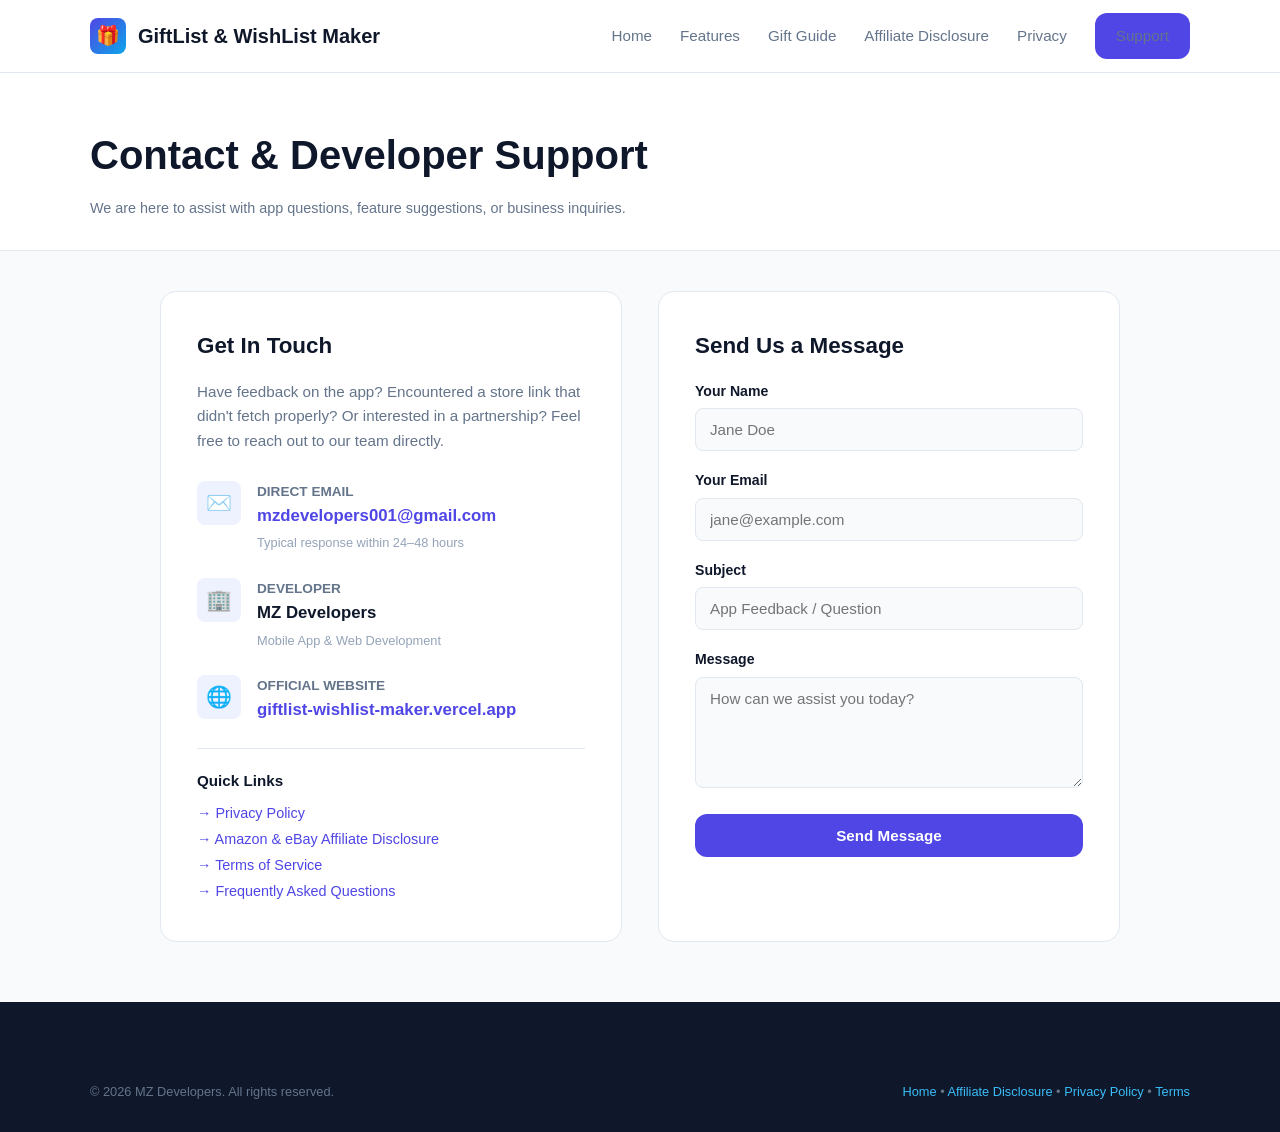
==== contact.html @ 9481650f "Initial commit: Compliant companion website for GiftList & WishList Maker" ====
<!DOCTYPE html>
<html lang="en">
<head>
  <meta charset="UTF-8" />
  <meta name="viewport" content="width=device-width, initial-scale=1.0" />
  <title>Contact & Support - GiftList & WishList Maker</title>
  <meta name="description" content="Contact MZ Developers for support, feedback, or business inquiries regarding GiftList & WishList Maker." />
  <link rel="stylesheet" href="css/style.css" />
</head>
<body>

  <!-- Top Navigation Header -->
  <header class="site-header">
    <div class="container nav-wrap">
      <a href="/" class="brand">
        <div class="brand-icon">🎁</div>
        <span>GiftList & WishList Maker</span>
      </a>
      <button class="menu-toggle" aria-label="Toggle navigation menu">☰</button>
      <ul class="nav-links">
        <li><a href="/">Home</a></li>
        <li><a href="/#features">Features</a></li>
        <li><a href="/#guide">Gift Guide</a></li>
        <li><a href="disclosure">Affiliate Disclosure</a></li>
        <li><a href="privacy">Privacy</a></li>
        <li><a href="contact" class="btn btn-primary">Support</a></li>
      </ul>
    </div>
  </header>

  <!-- Page Header -->
  <div class="legal-page-header">
    <div class="container">
      <h1>Contact & Developer Support</h1>
      <div class="legal-meta">We are here to assist with app questions, feature suggestions, or business inquiries.</div>
    </div>
  </div>

  <!-- Contact Main Section -->
  <main class="container" style="margin-bottom: 60px;">
    <div class="contact-grid">
      <!-- Contact Info Card -->
      <div class="contact-card">
        <h2 style="font-size: 1.4rem; font-weight: 700; margin-bottom: 16px;">Get In Touch</h2>
        <p style="color: #64748b; margin-bottom: 28px; font-size: 0.95rem;">
          Have feedback on the app? Encountered a store link that didn't fetch properly? Or interested in a partnership? Feel free to reach out to our team directly.
        </p>

        <div class="contact-item">
          <div class="contact-icon">✉️</div>
          <div>
            <div style="font-size: 0.85rem; color: #64748b; font-weight: 600;">DIRECT EMAIL</div>
            <div style="font-weight: 700; color: #0f172a; font-size: 1.05rem;">
              <a href="mailto:mzdevelopers001@gmail.com">mzdevelopers001@gmail.com</a>
            </div>
            <div style="font-size: 0.8rem; color: #94a3b8; margin-top: 4px;">Typical response within 24–48 hours</div>
          </div>
        </div>

        <div class="contact-item">
          <div class="contact-icon">🏢</div>
          <div>
            <div style="font-size: 0.85rem; color: #64748b; font-weight: 600;">DEVELOPER</div>
            <div style="font-weight: 700; color: #0f172a; font-size: 1.05rem;">MZ Developers</div>
            <div style="font-size: 0.8rem; color: #94a3b8; margin-top: 4px;">Mobile App & Web Development</div>
          </div>
        </div>

        <div class="contact-item">
          <div class="contact-icon">🌐</div>
          <div>
            <div style="font-size: 0.85rem; color: #64748b; font-weight: 600;">OFFICIAL WEBSITE</div>
            <div style="font-weight: 700; color: #0f172a; font-size: 1.05rem;">
              <a href="/">giftlist-wishlist-maker.vercel.app</a>
            </div>
          </div>
        </div>

        <div style="border-top: 1px solid #e2e8f0; padding-top: 20px; margin-top: 24px;">
          <h4 style="font-size: 0.95rem; font-weight: 700; margin-bottom: 8px;">Quick Links</h4>
          <ul style="list-style: none; font-size: 0.9rem; line-height: 1.8;">
            <li><a href="privacy">→ Privacy Policy</a></li>
            <li><a href="disclosure">→ Amazon & eBay Affiliate Disclosure</a></li>
            <li><a href="terms">→ Terms of Service</a></li>
            <li><a href="/#faq">→ Frequently Asked Questions</a></li>
          </ul>
        </div>
      </div>

      <!-- Contact Message Form Card -->
      <div class="contact-card">
        <h2 style="font-size: 1.4rem; font-weight: 700; margin-bottom: 16px;">Send Us a Message</h2>

        <div id="formSuccess" style="display: none; background: #ecfdf5; border: 1px solid #a7f3d0; color: #065f46; padding: 14px 18px; border-radius: 8px; margin-bottom: 20px; font-size: 0.9rem;">
          ✓ Thank you! Your message has been sent to <strong>mzdevelopers001@gmail.com</strong>. We will get back to you shortly.
        </div>

        <form id="contactForm" class="contact-form">
          <div class="form-group">
            <label for="name">Your Name</label>
            <input type="text" id="name" required placeholder="Jane Doe" />
          </div>

          <div class="form-group">
            <label for="email">Your Email</label>
            <input type="email" id="email" required placeholder="jane@example.com" />
          </div>

          <div class="form-group">
            <label for="subject">Subject</label>
            <input type="text" id="subject" required placeholder="App Feedback / Question" />
          </div>

          <div class="form-group">
            <label for="message">Message</label>
            <textarea id="message" rows="5" required placeholder="How can we assist you today?"></textarea>
          </div>

          <button type="submit" class="btn btn-primary" style="width: 100%; padding: 12px;">Send Message</button>
        </form>
      </div>
    </div>
  </main>

  <!-- Footer -->
  <footer class="site-footer">
    <div class="container">
      <div class="footer-bottom" style="border: none; padding: 0;">
        <div>&copy; <span class="current-year">2026</span> MZ Developers. All rights reserved.</div>
        <div><a href="/" style="color: #38bdf8;">Home</a> &bull; <a href="disclosure" style="color: #38bdf8;">Affiliate Disclosure</a> &bull; <a href="privacy" style="color: #38bdf8;">Privacy Policy</a> &bull; <a href="terms" style="color: #38bdf8;">Terms</a></div>
      </div>
    </div>
  </footer>

  <script src="js/main.js"></script>
</body>
</html>
---- css/style.css ----
/* GiftList & WishList Maker - Global Stylesheet */
:root {
  --primary: #4f46e5;
  --primary-hover: #4338ca;
  --primary-light: #eef2ff;
  --secondary: #0ea5e9;
  --accent: #f59e0b;
  --success: #10b981;
  --text-main: #0f172a;
  --text-muted: #64748b;
  --text-light: #94a3b8;
  --bg-page: #f8fafc;
  --bg-surface: #ffffff;
  --bg-surface-alt: #f1f5f9;
  --border: #e2e8f0;
  --border-focus: #c7d2fe;
  --shadow-sm: 0 1px 2px 0 rgba(0, 0, 0, 0.05);
  --shadow-md: 0 4px 6px -1px rgba(0, 0, 0, 0.08), 0 2px 4px -2px rgba(0, 0, 0, 0.04);
  --shadow-lg: 0 10px 15px -3px rgba(0, 0, 0, 0.08), 0 4px 6px -4px rgba(0, 0, 0, 0.03);
  --radius-sm: 8px;
  --radius-md: 12px;
  --radius-lg: 16px;
  --radius-full: 9999px;
  --container-max: 1140px;
}

* {
  box-sizing: border-box;
  margin: 0;
  padding: 0;
}

body {
  font-family: -apple-system, BlinkMacSystemFont, "Segoe UI", Roboto, "Helvetica Neue", Arial, sans-serif;
  color: var(--text-main);
  background-color: var(--bg-page);
  line-height: 1.6;
  -webkit-font-smoothing: antialiased;
}

a {
  color: var(--primary);
  text-decoration: none;
  transition: color 0.2s ease;
}

a:hover {
  color: var(--primary-hover);
}

img, svg {
  max-width: 100%;
  height: auto;
  display: block;
}

.container {
  width: 100%;
  max-width: var(--container-max);
  margin-left: auto;
  margin-right: auto;
  padding-left: 20px;
  padding-right: 20px;
}

/* Header & Navigation */
.site-header {
  position: sticky;
  top: 0;
  z-index: 50;
  background: rgba(255, 255, 255, 0.95);
  backdrop-filter: blur(10px);
  border-bottom: 1px solid var(--border);
}

.nav-wrap {
  display: flex;
  align-items: center;
  justify-content: space-between;
  height: 72px;
}

.brand {
  display: flex;
  align-items: center;
  gap: 12px;
  font-size: 1.25rem;
  font-weight: 700;
  color: var(--text-main);
}

.brand-icon {
  width: 36px;
  height: 36px;
  background: linear-gradient(135deg, var(--primary), var(--secondary));
  color: #ffffff;
  border-radius: var(--radius-sm);
  display: flex;
  align-items: center;
  justify-content: center;
  font-size: 1.2rem;
}

.nav-links {
  display: flex;
  align-items: center;
  gap: 28px;
  list-style: none;
}

.nav-links a {
  font-size: 0.95rem;
  font-weight: 500;
  color: var(--text-muted);
}

.nav-links a:hover,
.nav-links a.active {
  color: var(--primary);
}

.btn {
  display: inline-flex;
  align-items: center;
  justify-content: center;
  gap: 8px;
  font-weight: 600;
  font-size: 0.95rem;
  padding: 10px 20px;
  border-radius: var(--radius-md);
  border: 1px solid transparent;
  cursor: pointer;
  transition: all 0.2s ease;
  text-decoration: none;
}

.btn-primary {
  background: var(--primary);
  color: #ffffff;
}

.btn-primary:hover {
  background: var(--primary-hover);
  color: #ffffff;
  transform: translateY(-1px);
  box-shadow: var(--shadow-md);
}

.btn-secondary {
  background: #ffffff;
  color: var(--text-main);
  border-color: var(--border);
}

.btn-secondary:hover {
  background: var(--bg-surface-alt);
  color: var(--text-main);
}

.menu-toggle {
  display: none;
  background: transparent;
  border: none;
  font-size: 1.5rem;
  cursor: pointer;
  color: var(--text-main);
}

/* Hero Section */
.hero {
  padding: 70px 0 50px;
  background: linear-gradient(180deg, #ffffff 0%, var(--bg-page) 100%);
  overflow: hidden;
}

.hero-grid {
  display: grid;
  grid-template-columns: 1.1fr 0.9fr;
  gap: 48px;
  align-items: center;
}

.hero-badge {
  display: inline-flex;
  align-items: center;
  gap: 8px;
  padding: 6px 14px;
  background: var(--primary-light);
  color: var(--primary);
  border-radius: var(--radius-full);
  font-size: 0.85rem;
  font-weight: 600;
  margin-bottom: 20px;
}

.hero h1 {
  font-size: 3rem;
  line-height: 1.15;
  font-weight: 800;
  letter-spacing: -0.02em;
  margin-bottom: 20px;
  color: var(--text-main);
}

.hero h1 span {
  background: linear-gradient(135deg, var(--primary), var(--secondary));
  -webkit-background-clip: text;
  -webkit-text-fill-color: transparent;
}

.hero-lead {
  font-size: 1.15rem;
  color: var(--text-muted);
  margin-bottom: 32px;
  max-width: 540px;
}

.hero-actions {
  display: flex;
  flex-wrap: wrap;
  gap: 14px;
  margin-bottom: 24px;
}

.play-badge-link {
  display: inline-flex;
  align-items: center;
  gap: 12px;
  background: #0f172a;
  color: #ffffff;
  padding: 10px 18px;
  border-radius: var(--radius-md);
  transition: transform 0.2s ease, box-shadow 0.2s ease;
}

.play-badge-link:hover {
  transform: translateY(-2px);
  box-shadow: var(--shadow-lg);
  color: #ffffff;
}

.play-badge-link .badge-sub {
  font-size: 0.7rem;
  text-transform: uppercase;
  letter-spacing: 0.05em;
  color: #94a3b8;
}

.play-badge-link .badge-main {
  font-size: 1.05rem;
  font-weight: 700;
  color: #ffffff;
}

/* App Mockup Graphic in Hero */
.app-mockup-card {
  background: #ffffff;
  border: 1px solid var(--border);
  border-radius: var(--radius-lg);
  box-shadow: var(--shadow-lg);
  padding: 24px;
  position: relative;
}

.mockup-header {
  display: flex;
  justify-content: space-between;
  align-items: center;
  border-bottom: 1px solid var(--border);
  padding-bottom: 14px;
  margin-bottom: 18px;
}

.mockup-dots {
  display: flex;
  gap: 6px;
}

.mockup-dot {
  width: 10px;
  height: 10px;
  border-radius: 50%;
  background: #cbd5e1;
}

.mockup-event-banner {
  background: linear-gradient(135deg, #4f46e5, #6366f1);
  color: #ffffff;
  border-radius: var(--radius-md);
  padding: 16px;
  margin-bottom: 16px;
}

.mockup-event-banner h4 {
  font-size: 1.1rem;
  font-weight: 700;
  margin-bottom: 4px;
}

.mockup-event-stats {
  display: flex;
  justify-content: space-between;
  font-size: 0.85rem;
  color: #e0e7ff;
}

.mockup-item-row {
  display: flex;
  align-items: center;
  gap: 14px;
  padding: 12px;
  border: 1px solid var(--border);
  border-radius: var(--radius-sm);
  margin-bottom: 10px;
  background: #ffffff;
}

.mockup-item-img {
  width: 44px;
  height: 44px;
  border-radius: var(--radius-sm);
  background: var(--bg-surface-alt);
  display: flex;
  align-items: center;
  justify-content: center;
  font-size: 1.3rem;
}

.mockup-item-info {
  flex: 1;
}

.mockup-item-title {
  font-size: 0.9rem;
  font-weight: 600;
  color: var(--text-main);
}

.mockup-item-meta {
  font-size: 0.75rem;
  color: var(--text-muted);
}

.mockup-item-price {
  font-weight: 700;
  color: var(--success);
  font-size: 0.95rem;
}

/* Sections Common */
.section {
  padding: 70px 0;
}

.section-alt {
  background: #ffffff;
  border-top: 1px solid var(--border);
  border-bottom: 1px solid var(--border);
}

.section-title-wrap {
  text-align: center;
  max-width: 680px;
  margin: 0 auto 50px;
}

.section-tag {
  display: inline-block;
  color: var(--primary);
  font-size: 0.85rem;
  font-weight: 700;
  text-transform: uppercase;
  letter-spacing: 0.08em;
  margin-bottom: 10px;
}

.section-title {
  font-size: 2.25rem;
  font-weight: 800;
  letter-spacing: -0.02em;
  margin-bottom: 16px;
  color: var(--text-main);
}

.section-subtitle {
  font-size: 1.05rem;
  color: var(--text-muted);
}

/* Features Grid */
.features-grid {
  display: grid;
  grid-template-columns: repeat(auto-fit, minmax(260px, 1fr));
  gap: 24px;
}

.feature-card {
  background: var(--bg-surface);
  border: 1px solid var(--border);
  border-radius: var(--radius-lg);
  padding: 28px;
  transition: transform 0.2s ease, box-shadow 0.2s ease;
}

.feature-card:hover {
  transform: translateY(-3px);
  box-shadow: var(--shadow-md);
}

.feature-icon-wrap {
  width: 48px;
  height: 48px;
  border-radius: var(--radius-md);
  background: var(--primary-light);
  color: var(--primary);
  display: flex;
  align-items: center;
  justify-content: center;
  font-size: 1.5rem;
  margin-bottom: 20px;
}

.feature-card h3 {
  font-size: 1.2rem;
  font-weight: 700;
  margin-bottom: 10px;
}

.feature-card p {
  font-size: 0.92rem;
  color: var(--text-muted);
  line-height: 1.55;
}

/* Curated Gift Guide Sample Section (Affiliate Approval Focus) */
.guide-grid {
  display: grid;
  grid-template-columns: repeat(auto-fit, minmax(250px, 1fr));
  gap: 24px;
}

.guide-card {
  background: #ffffff;
  border: 1px solid var(--border);
  border-radius: var(--radius-lg);
  overflow: hidden;
  box-shadow: var(--shadow-sm);
  display: flex;
  flex-direction: column;
  transition: transform 0.2s ease, box-shadow 0.2s ease;
}

.guide-card:hover {
  transform: translateY(-3px);
  box-shadow: var(--shadow-md);
}

.guide-badge-top {
  position: absolute;
  top: 14px;
  left: 14px;
  background: rgba(15, 23, 42, 0.85);
  color: #ffffff;
  padding: 4px 10px;
  border-radius: var(--radius-sm);
  font-size: 0.75rem;
  font-weight: 600;
}

.guide-img-box {
  position: relative;
  height: 180px;
  background: linear-gradient(135deg, #e0e7ff, #f8fafc);
  display: flex;
  align-items: center;
  justify-content: center;
  font-size: 3.5rem;
}

.guide-body {
  padding: 20px;
  display: flex;
  flex-direction: column;
  flex: 1;
}

.guide-store-badge {
  display: inline-block;
  font-size: 0.75rem;
  font-weight: 700;
  padding: 2px 8px;
  border-radius: 4px;
  margin-bottom: 8px;
  width: fit-content;
}

.badge-amazon {
  background: #ffedd5;
  color: #c2410c;
}

.badge-ebay {
  background: #dbeafe;
  color: #1e40af;
}

.guide-title {
  font-size: 1.05rem;
  font-weight: 700;
  margin-bottom: 8px;
  color: var(--text-main);
}

.guide-desc {
  font-size: 0.88rem;
  color: var(--text-muted);
  margin-bottom: 16px;
  flex: 1;
}

.guide-footer {
  display: flex;
  align-items: baseline;
  justify-content: space-between;
  border-top: 1px solid var(--border);
  padding-top: 14px;
  margin-top: auto;
}

.guide-price {
  font-size: 1.15rem;
  font-weight: 800;
  color: var(--text-main);
}

.guide-price-note {
  font-size: 0.72rem;
  color: var(--text-light);
  display: block;
}

/* Compliance Notice Box */
.compliance-box {
  background: #f8fafc;
  border: 1px solid var(--border);
  border-left: 4px solid var(--primary);
  border-radius: var(--radius-sm);
  padding: 16px 20px;
  margin-top: 32px;
  font-size: 0.85rem;
  color: var(--text-muted);
}

/* How It Works Steps */
.steps-grid {
  display: grid;
  grid-template-columns: repeat(auto-fit, minmax(280px, 1fr));
  gap: 30px;
}

.step-card {
  position: relative;
  padding: 30px;
  background: var(--bg-surface);
  border: 1px solid var(--border);
  border-radius: var(--radius-lg);
}

.step-number {
  width: 38px;
  height: 38px;
  background: var(--primary);
  color: #ffffff;
  border-radius: 50%;
  font-weight: 800;
  font-size: 1.1rem;
  display: flex;
  align-items: center;
  justify-content: center;
  margin-bottom: 18px;
}

.step-card h3 {
  font-size: 1.2rem;
  font-weight: 700;
  margin-bottom: 10px;
}

.step-card p {
  font-size: 0.92rem;
  color: var(--text-muted);
}

/* FAQ Accordion */
.faq-list {
  max-width: 760px;
  margin: 0 auto;
}

.faq-item {
  border: 1px solid var(--border);
  border-radius: var(--radius-md);
  margin-bottom: 14px;
  background: #ffffff;
  overflow: hidden;
}

.faq-question {
  width: 100%;
  text-align: left;
  background: transparent;
  border: none;
  padding: 18px 24px;
  font-size: 1.05rem;
  font-weight: 600;
  color: var(--text-main);
  cursor: pointer;
  display: flex;
  justify-content: space-between;
  align-items: center;
}

.faq-chevron {
  transition: transform 0.2s ease;
  font-size: 0.8rem;
  color: var(--text-muted);
}

.faq-item.active .faq-chevron {
  transform: rotate(180deg);
}

.faq-answer {
  padding: 0 24px 18px;
  font-size: 0.95rem;
  color: var(--text-muted);
  display: none;
  line-height: 1.6;
}

.faq-item.active .faq-answer {
  display: block;
}

/* Legal & Detail Content Pages */
.legal-page-header {
  padding: 50px 0 30px;
  background: #ffffff;
  border-bottom: 1px solid var(--border);
  margin-bottom: 40px;
}

.legal-page-header h1 {
  font-size: 2.5rem;
  font-weight: 800;
  margin-bottom: 10px;
  color: var(--text-main);
}

.legal-meta {
  color: var(--text-muted);
  font-size: 0.9rem;
}

.legal-content {
  background: #ffffff;
  border: 1px solid var(--border);
  border-radius: var(--radius-lg);
  padding: 40px;
  margin-bottom: 60px;
  max-width: 900px;
  margin-left: auto;
  margin-right: auto;
}

.legal-content h2 {
  font-size: 1.5rem;
  font-weight: 700;
  margin-top: 32px;
  margin-bottom: 14px;
  color: var(--text-main);
  border-bottom: 1px solid var(--border);
  padding-bottom: 8px;
}

.legal-content h3 {
  font-size: 1.15rem;
  font-weight: 600;
  margin-top: 24px;
  margin-bottom: 10px;
}

.legal-content p,
.legal-content ul {
  font-size: 0.95rem;
  color: #334155;
  margin-bottom: 16px;
  line-height: 1.7;
}

.legal-content ul {
  padding-left: 24px;
}

.legal-content li {
  margin-bottom: 8px;
}

.disclosure-highlight-box {
  background: #eff6ff;
  border: 2px solid #93c5fd;
  border-radius: var(--radius-md);
  padding: 20px;
  margin: 24px 0;
  font-weight: 500;
  color: #1e3a8a;
}

/* Contact Page Layout */
.contact-grid {
  display: grid;
  grid-template-columns: 1fr 1fr;
  gap: 36px;
  max-width: 960px;
  margin: 0 auto;
}

.contact-card {
  background: #ffffff;
  border: 1px solid var(--border);
  border-radius: var(--radius-lg);
  padding: 36px;
}

.contact-item {
  display: flex;
  gap: 16px;
  margin-bottom: 24px;
}

.contact-icon {
  width: 44px;
  height: 44px;
  border-radius: var(--radius-sm);
  background: var(--primary-light);
  color: var(--primary);
  display: flex;
  align-items: center;
  justify-content: center;
  font-size: 1.3rem;
  flex-shrink: 0;
}

.contact-form .form-group {
  margin-bottom: 18px;
}

.contact-form label {
  display: block;
  font-size: 0.88rem;
  font-weight: 600;
  margin-bottom: 6px;
  color: var(--text-main);
}

.contact-form input,
.contact-form textarea {
  width: 100%;
  padding: 12px 14px;
  border: 1px solid var(--border);
  border-radius: var(--radius-sm);
  font-size: 0.95rem;
  font-family: inherit;
  color: var(--text-main);
  background: #f8fafc;
  transition: border-color 0.2s ease, box-shadow 0.2s ease;
}

.contact-form input:focus,
.contact-form textarea:focus {
  outline: none;
  border-color: var(--primary);
  background: #ffffff;
  box-shadow: 0 0 0 3px rgba(79, 70, 229, 0.15);
}

/* Footer & Mandatory Affiliate Disclaimers */
.site-footer {
  background: #0f172a;
  color: #cbd5e1;
  padding: 60px 0 30px;
  font-size: 0.9rem;
}

.footer-grid {
  display: grid;
  grid-template-columns: 2fr 1fr 1fr 1fr;
  gap: 40px;
  margin-bottom: 40px;
}

.footer-brand h3 {
  color: #ffffff;
  font-size: 1.2rem;
  font-weight: 700;
  margin-bottom: 12px;
}

.footer-brand p {
  color: #94a3b8;
  font-size: 0.9rem;
  max-width: 320px;
  line-height: 1.55;
}

.footer-col h4 {
  color: #ffffff;
  font-size: 0.95rem;
  font-weight: 600;
  margin-bottom: 16px;
}

.footer-col ul {
  list-style: none;
}

.footer-col li {
  margin-bottom: 10px;
}

.footer-col a {
  color: #94a3b8;
}

.footer-col a:hover {
  color: #ffffff;
}

.footer-disclaimer-panel {
  border-top: 1px solid #1e293b;
  padding-top: 24px;
  margin-top: 30px;
  font-size: 0.8rem;
  line-height: 1.6;
  color: #94a3b8;
}

.footer-disclaimer-panel p {
  margin-bottom: 10px;
}

.footer-bottom {
  border-top: 1px solid #1e293b;
  padding-top: 20px;
  margin-top: 20px;
  display: flex;
  justify-content: space-between;
  align-items: center;
  font-size: 0.8rem;
  color: #64748b;
}

/* Responsive Media Queries */
@media (max-width: 960px) {
  .hero-grid {
    grid-template-columns: 1fr;
    gap: 36px;
  }
  .contact-grid {
    grid-template-columns: 1fr;
  }
  .footer-grid {
    grid-template-columns: 1fr 1fr;
  }
}

@media (max-width: 768px) {
  .menu-toggle {
    display: block;
  }
  .nav-links {
    position: absolute;
    top: 72px;
    left: 0;
    width: 100%;
    background: #ffffff;
    flex-direction: column;
    align-items: flex-start;
    padding: 24px;
    gap: 18px;
    border-bottom: 1px solid var(--border);
    box-shadow: var(--shadow-lg);
    display: none;
  }
  .nav-links.active {
    display: flex;
  }
  .hero h1 {
    font-size: 2.3rem;
  }
  .footer-grid {
    grid-template-columns: 1fr;
  }
  .footer-bottom {
    flex-direction: column;
    gap: 10px;
    text-align: center;
  }
}
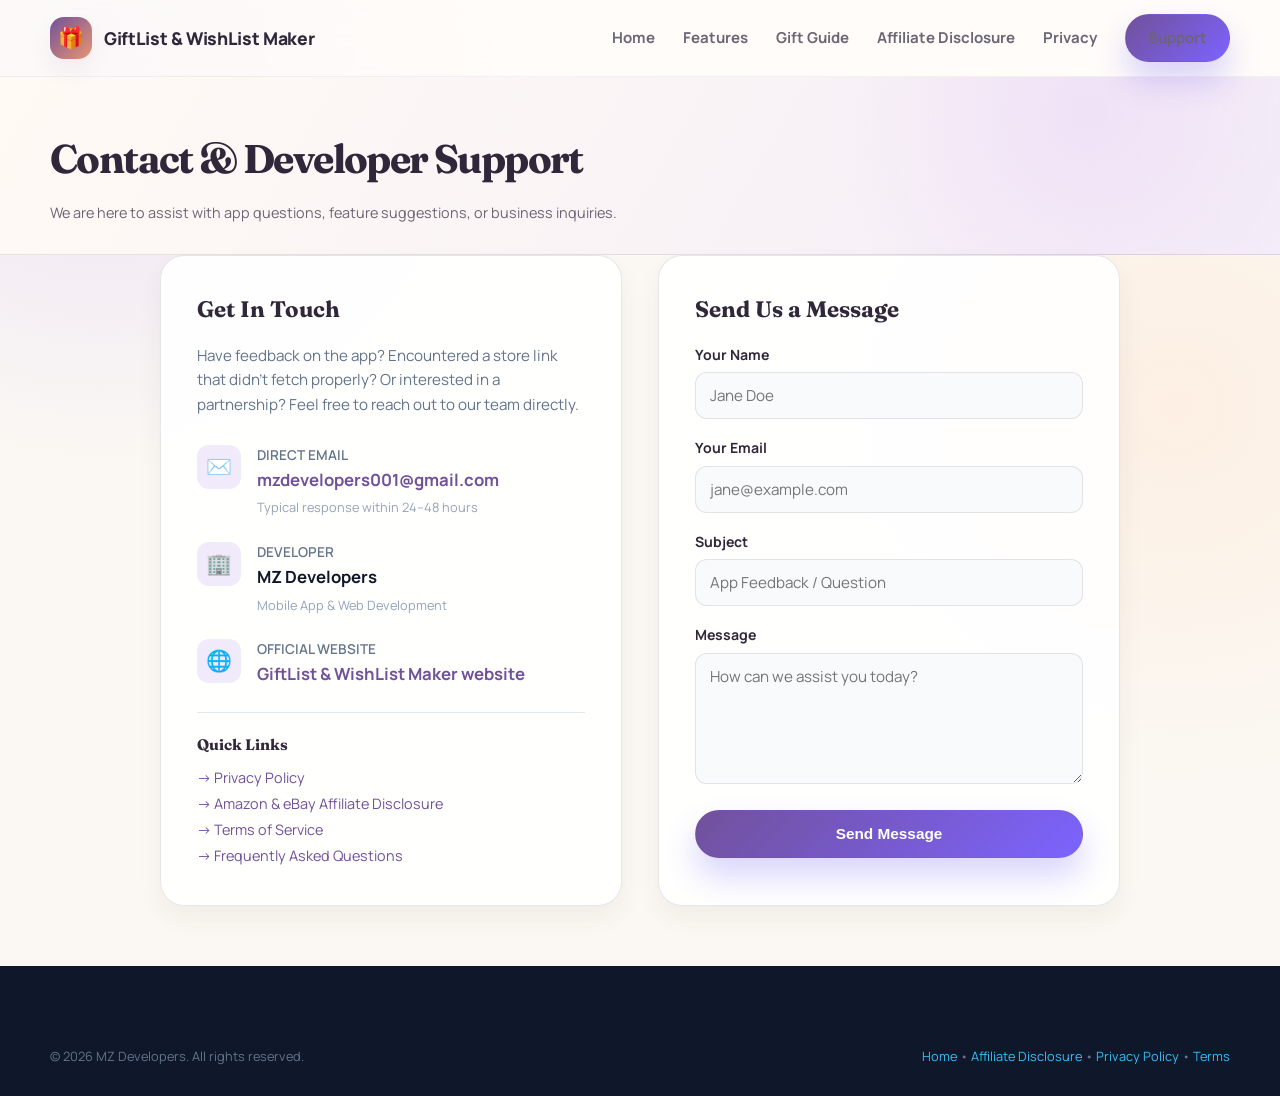
==== commit 1c090ed8: "zabeeh -- Update website" ====
--- a/contact.html
+++ b/contact.html
@@ -18,12 +18,12 @@
       </a>
       <button class="menu-toggle" aria-label="Toggle navigation menu">☰</button>
       <ul class="nav-links">
-        <li><a href="/">Home</a></li>
-        <li><a href="/#features">Features</a></li>
-        <li><a href="/#guide">Gift Guide</a></li>
-        <li><a href="disclosure">Affiliate Disclosure</a></li>
-        <li><a href="privacy">Privacy</a></li>
-        <li><a href="contact" class="btn btn-primary">Support</a></li>
+        <li><a href="index.html">Home</a></li>
+        <li><a href="index.html#features">Features</a></li>
+        <li><a href="gift-guide.html">Gift Guide</a></li>
+        <li><a href="disclosure.html">Affiliate Disclosure</a></li>
+        <li><a href="privacy.html">Privacy</a></li>
+        <li><a href="contact.html" class="btn btn-primary">Support</a></li>
       </ul>
     </div>
   </header>
@@ -71,7 +71,7 @@
           <div>
             <div style="font-size: 0.85rem; color: #64748b; font-weight: 600;">OFFICIAL WEBSITE</div>
             <div style="font-weight: 700; color: #0f172a; font-size: 1.05rem;">
-              <a href="/">giftlist-wishlist-maker.vercel.app</a>
+              <a href="/">GiftList &amp; WishList Maker website</a>
             </div>
           </div>
         </div>
@@ -127,7 +127,7 @@
     <div class="container">
       <div class="footer-bottom" style="border: none; padding: 0;">
         <div>&copy; <span class="current-year">2026</span> MZ Developers. All rights reserved.</div>
-        <div><a href="/" style="color: #38bdf8;">Home</a> &bull; <a href="disclosure" style="color: #38bdf8;">Affiliate Disclosure</a> &bull; <a href="privacy" style="color: #38bdf8;">Privacy Policy</a> &bull; <a href="terms" style="color: #38bdf8;">Terms</a></div>
+        <div><a href="index.html" style="color: #38bdf8;">Home</a> &bull; <a href="disclosure.html" style="color: #38bdf8;">Affiliate Disclosure</a> &bull; <a href="privacy.html" style="color: #38bdf8;">Privacy Policy</a> &bull; <a href="terms.html" style="color: #38bdf8;">Terms</a></div>
       </div>
     </div>
   </footer>
--- a/css/style.css
+++ b/css/style.css
@@ -1,27 +1,26 @@
-/* GiftList & WishList Maker - Global Stylesheet */
+@import url('https://fonts.googleapis.com/css2?family=Fraunces:opsz,wght@9..144,600;9..144,700;9..144,800&family=Manrope:wght@400;500;600;700;800&display=swap');
+
 :root {
-  --primary: #4f46e5;
-  --primary-hover: #4338ca;
-  --primary-light: #eef2ff;
-  --secondary: #0ea5e9;
-  --accent: #f59e0b;
-  --success: #10b981;
-  --text-main: #0f172a;
-  --text-muted: #64748b;
-  --text-light: #94a3b8;
-  --bg-page: #f8fafc;
-  --bg-surface: #ffffff;
-  --bg-surface-alt: #f1f5f9;
-  --border: #e2e8f0;
-  --border-focus: #c7d2fe;
-  --shadow-sm: 0 1px 2px 0 rgba(0, 0, 0, 0.05);
-  --shadow-md: 0 4px 6px -1px rgba(0, 0, 0, 0.08), 0 2px 4px -2px rgba(0, 0, 0, 0.04);
-  --shadow-lg: 0 10px 15px -3px rgba(0, 0, 0, 0.08), 0 4px 6px -4px rgba(0, 0, 0, 0.03);
-  --radius-sm: 8px;
-  --radius-md: 12px;
-  --radius-lg: 16px;
-  --radius-full: 9999px;
-  --container-max: 1140px;
+  --primary: #5a4af5;
+  --primary-hover: #4738d8;
+  --primary-light: #f0ebff;
+  --secondary: #ff8d6a;
+  --accent: #f7c96b;
+  --success: #34b27d;
+  --bg-page: #f8f4ee;
+  --bg-surface: #fffdfb;
+  --bg-surface-alt: #f5efe8;
+  --text-main: #1f1a17;
+  --text-muted: #615a56;
+  --text-light: #948a83;
+  --border: rgba(93, 72, 52, 0.12);
+  --shadow-sm: 0 12px 24px rgba(66, 48, 30, 0.06);
+  --shadow-md: 0 22px 40px rgba(61, 45, 35, 0.12);
+  --shadow-lg: 0 35px 80px rgba(60, 46, 40, 0.14);
+  --radius-sm: 12px;
+  --radius-md: 18px;
+  --radius-lg: 26px;
+  --container-max: 1180px;
 }
 
 * {
@@ -30,88 +29,157 @@
   padding: 0;
 }
 
+html {
+  scroll-behavior: smooth;
+}
+
 body {
-  font-family: -apple-system, BlinkMacSystemFont, "Segoe UI", Roboto, "Helvetica Neue", Arial, sans-serif;
+  font-family: 'Manrope', -apple-system, BlinkMacSystemFont, 'Segoe UI', sans-serif;
+  background:
+    radial-gradient(circle at top left, rgba(111, 92, 255, 0.14), transparent 28%),
+    radial-gradient(circle at bottom right, rgba(255, 141, 106, 0.12), transparent 24%),
+    var(--bg-page);
   color: var(--text-main);
-  background-color: var(--bg-page);
   line-height: 1.6;
   -webkit-font-smoothing: antialiased;
+  text-rendering: optimizeLegibility;
 }
 
 a {
   color: var(--primary);
   text-decoration: none;
-  transition: color 0.2s ease;
+  transition: color 0.2s ease, transform 0.2s ease, box-shadow 0.2s ease;
 }
 
 a:hover {
   color: var(--primary-hover);
 }
 
-img, svg {
+img,
+svg {
   max-width: 100%;
   height: auto;
   display: block;
 }
 
+h1,
+h2,
+h3,
+h4 {
+  font-family: 'Fraunces', Georgia, serif;
+  font-weight: 700;
+}
+
 .container {
-  width: 100%;
-  max-width: var(--container-max);
+  width: min(var(--container-max), calc(100% - 32px));
   margin-left: auto;
   margin-right: auto;
-  padding-left: 20px;
-  padding-right: 20px;
-}
-
-/* Header & Navigation */
+}
+
+.btn {
+  display: inline-flex;
+  align-items: center;
+  justify-content: center;
+  gap: 8px;
+  min-height: 48px;
+  padding: 14px 22px;
+  border-radius: 999px;
+  border: 1px solid transparent;
+  font-weight: 800;
+  font-size: 0.96rem;
+  line-height: 1;
+  cursor: pointer;
+  transition: all 0.2s ease;
+  text-decoration: none;
+}
+
+.btn-primary {
+  background: linear-gradient(135deg, var(--primary) 0%, #7c63ff 100%);
+  color: #fff;
+  box-shadow: 0 18px 32px rgba(90, 74, 245, 0.24);
+}
+
+.btn-primary:hover {
+  background: linear-gradient(135deg, var(--primary-hover) 0%, #6957f5 100%);
+  color: #fff;
+  transform: translateY(-2px);
+  box-shadow: 0 22px 40px rgba(90, 74, 245, 0.3);
+}
+
+.btn-secondary {
+  background: rgba(255, 255, 255, 0.7);
+  color: var(--text-main);
+  border-color: rgba(31, 26, 23, 0.08);
+}
+
+.btn-secondary:hover {
+  background: rgba(255, 255, 255, 0.92);
+  color: var(--text-main);
+}
+
 .site-header {
   position: sticky;
   top: 0;
   z-index: 50;
-  background: rgba(255, 255, 255, 0.95);
-  backdrop-filter: blur(10px);
-  border-bottom: 1px solid var(--border);
+  background: rgba(255, 253, 251, 0.82);
+  backdrop-filter: blur(18px);
+  border-bottom: 1px solid rgba(31, 26, 23, 0.05);
 }
 
 .nav-wrap {
   display: flex;
   align-items: center;
   justify-content: space-between;
-  height: 72px;
+  min-height: 76px;
 }
 
 .brand {
   display: flex;
   align-items: center;
   gap: 12px;
-  font-size: 1.25rem;
+  color: var(--text-main);
+  font-size: 1.1rem;
+  font-weight: 800;
+  letter-spacing: -0.02em;
+}
+
+.brand-icon {
+  width: 42px;
+  height: 42px;
+  display: flex;
+  align-items: center;
+  justify-content: center;
+  background: linear-gradient(135deg, var(--primary), var(--secondary));
+  border-radius: 14px;
+  color: #ffffff;
+  font-size: 1.3rem;
+  box-shadow: var(--shadow-sm);
+}
+
+.nav-links {
+  list-style: none;
+  display: flex;
+  align-items: center;
+  gap: 28px;
+}
+
+.nav-links a {
+  position: relative;
+  color: var(--text-muted);
+  font-size: 0.94rem;
   font-weight: 700;
-  color: var(--text-main);
-}
-
-.brand-icon {
-  width: 36px;
-  height: 36px;
-  background: linear-gradient(135deg, var(--primary), var(--secondary));
-  color: #ffffff;
-  border-radius: var(--radius-sm);
-  display: flex;
-  align-items: center;
-  justify-content: center;
-  font-size: 1.2rem;
-}
-
-.nav-links {
-  display: flex;
-  align-items: center;
-  gap: 28px;
-  list-style: none;
-}
-
-.nav-links a {
-  font-size: 0.95rem;
-  font-weight: 500;
-  color: var(--text-muted);
+}
+
+.nav-links a::after {
+  content: "";
+  position: absolute;
+  left: 0;
+  bottom: -8px;
+  width: 100%;
+  height: 2px;
+  background: var(--primary);
+  opacity: 0;
+  transition: opacity 0.2s ease;
 }
 
 .nav-links a:hover,
@@ -119,42 +187,9 @@
   color: var(--primary);
 }
 
-.btn {
-  display: inline-flex;
-  align-items: center;
-  justify-content: center;
-  gap: 8px;
-  font-weight: 600;
-  font-size: 0.95rem;
-  padding: 10px 20px;
-  border-radius: var(--radius-md);
-  border: 1px solid transparent;
-  cursor: pointer;
-  transition: all 0.2s ease;
-  text-decoration: none;
-}
-
-.btn-primary {
-  background: var(--primary);
-  color: #ffffff;
-}
-
-.btn-primary:hover {
-  background: var(--primary-hover);
-  color: #ffffff;
-  transform: translateY(-1px);
-  box-shadow: var(--shadow-md);
-}
-
-.btn-secondary {
-  background: #ffffff;
-  color: var(--text-main);
-  border-color: var(--border);
-}
-
-.btn-secondary:hover {
-  background: var(--bg-surface-alt);
-  color: var(--text-main);
+.nav-links a:hover::after,
+.nav-links a.active::after {
+  opacity: 1;
 }
 
 .menu-toggle {
@@ -166,228 +201,409 @@
   color: var(--text-main);
 }
 
-/* Hero Section */
 .hero {
-  padding: 70px 0 50px;
-  background: linear-gradient(180deg, #ffffff 0%, var(--bg-page) 100%);
-  overflow: hidden;
+  position: relative;
+  padding: 76px 0 68px;
+}
+
+.hero::before {
+  content: "";
+  position: absolute;
+  inset: 0;
+  background: linear-gradient(180deg, rgba(255, 255, 255, 0.4), transparent 30%);
+  pointer-events: none;
 }
 
 .hero-grid {
+  position: relative;
+  z-index: 1;
   display: grid;
-  grid-template-columns: 1.1fr 0.9fr;
-  gap: 48px;
-  align-items: center;
+  grid-template-columns: 1fr;
+  align-items: center;
+}
+
+.hero-content {
+  max-width: 800px;
 }
 
 .hero-badge {
   display: inline-flex;
   align-items: center;
   gap: 8px;
-  padding: 6px 14px;
-  background: var(--primary-light);
+  padding: 10px 16px;
+  border-radius: 999px;
+  background: rgba(124, 99, 255, 0.08);
+  border: 1px solid rgba(124, 99, 255, 0.14);
   color: var(--primary);
-  border-radius: var(--radius-full);
-  font-size: 0.85rem;
-  font-weight: 600;
-  margin-bottom: 20px;
+  font-size: 0.8rem;
+  font-weight: 800;
+  letter-spacing: 0.02em;
+  text-transform: uppercase;
 }
 
 .hero h1 {
-  font-size: 3rem;
-  line-height: 1.15;
-  font-weight: 800;
-  letter-spacing: -0.02em;
-  margin-bottom: 20px;
-  color: var(--text-main);
-}
-
-.hero h1 span {
-  background: linear-gradient(135deg, var(--primary), var(--secondary));
-  -webkit-background-clip: text;
-  -webkit-text-fill-color: transparent;
+  max-width: 760px;
+  margin: 20px 0 18px;
+  font-size: clamp(2.8rem, 5vw, 4.5rem);
+  line-height: 1;
+  letter-spacing: -0.05em;
 }
 
 .hero-lead {
-  font-size: 1.15rem;
-  color: var(--text-muted);
-  margin-bottom: 32px;
-  max-width: 540px;
+  max-width: 650px;
+  margin-bottom: 28px;
+  font-size: 1.16rem;
+  color: var(--text-muted);
 }
 
 .hero-actions {
   display: flex;
   flex-wrap: wrap;
   gap: 14px;
-  margin-bottom: 24px;
-}
-
-.play-badge-link {
-  display: inline-flex;
-  align-items: center;
-  gap: 12px;
-  background: #0f172a;
-  color: #ffffff;
-  padding: 10px 18px;
-  border-radius: var(--radius-md);
-  transition: transform 0.2s ease, box-shadow 0.2s ease;
-}
-
-.play-badge-link:hover {
-  transform: translateY(-2px);
-  box-shadow: var(--shadow-lg);
-  color: #ffffff;
-}
-
-.play-badge-link .badge-sub {
-  font-size: 0.7rem;
-  text-transform: uppercase;
-  letter-spacing: 0.05em;
-  color: #94a3b8;
-}
-
-.play-badge-link .badge-main {
-  font-size: 1.05rem;
-  font-weight: 700;
-  color: #ffffff;
-}
-
-/* App Mockup Graphic in Hero */
-.app-mockup-card {
-  background: #ffffff;
+  margin-bottom: 14px;
+}
+
+.hero-note {
+  color: var(--text-light);
+  font-size: 0.9rem;
+}
+
+.guide-promo {
+  display: flex;
+  align-items: center;
+  justify-content: space-between;
+  gap: 32px;
+  max-width: 860px;
+  margin: 0 auto;
+  padding: 36px;
   border: 1px solid var(--border);
   border-radius: var(--radius-lg);
+  background: rgba(255, 255, 255, 0.78);
+  box-shadow: var(--shadow-sm);
+}
+
+.guide-promo .section-title {
+  margin: 8px 0;
+}
+
+.guide-promo .section-subtitle {
+  margin: 0;
+  text-align: left;
+}
+
+.guide-promo .btn {
+  flex-shrink: 0;
+}
+
+.hero-proof {
+  display: flex;
+  align-items: center;
+  gap: 16px;
+  margin: 24px 0 18px;
+  color: var(--text-muted);
+  font-size: 0.92rem;
+}
+
+.hero-proof strong {
+  color: var(--text-main);
+}
+
+.avatar-stack {
+  display: flex;
+  align-items: center;
+}
+
+.avatar-stack span {
+  width: 34px;
+  height: 34px;
+  display: inline-flex;
+  align-items: center;
+  justify-content: center;
+  border-radius: 50%;
+  border: 2px solid rgba(255, 255, 255, 0.9);
+  margin-left: -8px;
+  font-size: 0.72rem;
+  font-weight: 800;
+  color: var(--text-main);
+}
+
+.avatar-stack span:first-child {
+  margin-left: 0;
+}
+
+.avatar-stack span:nth-child(1) {
+  background: linear-gradient(135deg, #f9d6b0, #f5c2ef);
+}
+
+.avatar-stack span:nth-child(2) {
+  background: linear-gradient(135deg, #cfe7ff, #d9f2d9);
+}
+
+.avatar-stack span:nth-child(3) {
+  background: linear-gradient(135deg, #ffe0bd, #fdd7d2);
+}
+
+.mini-stats-row {
+  display: flex;
+  flex-wrap: wrap;
+  gap: 18px;
+}
+
+.mini-stat {
+  min-width: 120px;
+  padding: 18px 18px 14px;
+  background: rgba(255, 255, 255, 0.7);
+  border: 1px solid var(--border);
+  border-radius: 18px;
+  box-shadow: var(--shadow-sm);
+}
+
+.mini-stat strong {
+  display: block;
+  font-size: 1.2rem;
+  letter-spacing: -0.04em;
+  font-weight: 800;
+}
+
+.mini-stat span {
+  color: var(--text-muted);
+  font-size: 0.8rem;
+}
+
+.hero-visual {
+  position: relative;
+}
+
+.showcase-shell {
+  position: relative;
+  max-width: 530px;
+  margin-left: auto;
+  padding: 18px 18px 30px;
+  border-radius: 32px;
+  background: linear-gradient(135deg, rgba(255,255,255,0.78), rgba(255,255,255,0.5));
+  border: 1px solid rgba(93, 72, 52, 0.08);
   box-shadow: var(--shadow-lg);
-  padding: 24px;
+}
+
+.showcase-shell::before {
+  content: "";
+  position: absolute;
+  inset: 18px;
+  border-radius: 24px;
+  background: linear-gradient(135deg, rgba(124, 99, 255, 0.08), rgba(255, 141, 106, 0.08));
+  z-index: 0;
+}
+
+.floating-card {
   position: relative;
-}
-
-.mockup-header {
-  display: flex;
+  z-index: 1;
+  background: rgba(255, 255, 255, 0.96);
+  border: 1px solid rgba(93, 72, 52, 0.08);
+  border-radius: 24px;
+  box-shadow: var(--shadow-md);
+}
+
+.card-main {
+  padding: 22px;
+  transform: rotate(-2deg);
+}
+
+.card-topbar {
+  display: flex;
+  align-items: center;
   justify-content: space-between;
-  align-items: center;
-  border-bottom: 1px solid var(--border);
-  padding-bottom: 14px;
   margin-bottom: 18px;
 }
 
-.mockup-dots {
-  display: flex;
+.card-pill {
+  display: inline-flex;
+  align-items: center;
+  padding: 7px 12px;
+  border-radius: 999px;
+  font-size: 0.72rem;
+  font-weight: 800;
+  text-transform: uppercase;
+  letter-spacing: 0.06em;
+}
+
+.card-pill.purple {
+  background: rgba(90, 74, 245, 0.08);
+  color: var(--primary);
+}
+
+.card-pill.peach {
+  background: rgba(255, 141, 106, 0.12);
+  color: #d86745;
+}
+
+.card-spark {
+  display: grid;
+  place-items: center;
+  width: 34px;
+  height: 34px;
+  border-radius: 10px;
+  background: linear-gradient(135deg, #fff3cf, #fdd0c4);
+  font-size: 1.1rem;
+}
+
+.card-main h3 {
+  margin-bottom: 16px;
+  font-size: 1.9rem;
+  letter-spacing: -0.04em;
+}
+
+.budget-bar {
+  height: 14px;
+  border-radius: 999px;
+  background: #ebe7e4;
+  overflow: hidden;
+  margin-bottom: 12px;
+}
+
+.budget-fill {
+  display: block;
+  width: 36%;
+  height: 100%;
+  border-radius: inherit;
+  background: linear-gradient(90deg, var(--primary), #8a7aff 58%, #ffb999 100%);
+}
+
+.budget-meta {
+  display: flex;
+  justify-content: space-between;
+  gap: 12px;
+  margin-bottom: 18px;
+  color: var(--text-muted);
+  font-size: 0.76rem;
+  font-weight: 700;
+}
+
+.gift-list-mini {
+  display: flex;
+  flex-direction: column;
+  gap: 12px;
+}
+
+.mini-item {
+  display: flex;
+  align-items: center;
+  gap: 12px;
+  padding: 12px 14px;
+  border: 1px solid rgba(93, 72, 52, 0.08);
+  border-radius: 16px;
+  background: rgba(248, 244, 238, 0.7);
+}
+
+.mini-emoji {
+  display: grid;
+  place-items: center;
+  width: 42px;
+  height: 42px;
+  border-radius: 12px;
+  background: linear-gradient(135deg, #e3ddff, #fce4d8);
+  font-size: 1.25rem;
+}
+
+.mini-item strong {
+  display: block;
+  font-size: 0.96rem;
+}
+
+.mini-item small {
+  color: var(--text-muted);
+  font-size: 0.72rem;
+}
+
+.card-side {
+  position: absolute;
+  right: -12px;
+  bottom: 28px;
+  width: 190px;
+  padding: 18px 16px;
+  transform: rotate(8deg);
+}
+
+.side-score {
+  margin: 16px 0 14px;
+}
+
+.side-score strong {
+  display: block;
+  font-size: 2rem;
+  letter-spacing: -0.05em;
+}
+
+.side-score span {
+  color: var(--text-muted);
+  font-size: 0.78rem;
+  font-weight: 700;
+}
+
+.card-side ul {
+  padding-left: 18px;
+  color: var(--text-muted);
+  font-size: 0.76rem;
+  line-height: 1.8;
+}
+
+.showcase-badge {
+  position: absolute;
+  left: 18px;
+  bottom: 12px;
+  z-index: 2;
+  display: inline-flex;
+  align-items: center;
   gap: 6px;
-}
-
-.mockup-dot {
-  width: 10px;
-  height: 10px;
-  border-radius: 50%;
-  background: #cbd5e1;
-}
-
-.mockup-event-banner {
-  background: linear-gradient(135deg, #4f46e5, #6366f1);
-  color: #ffffff;
-  border-radius: var(--radius-md);
-  padding: 16px;
-  margin-bottom: 16px;
-}
-
-.mockup-event-banner h4 {
-  font-size: 1.1rem;
-  font-weight: 700;
-  margin-bottom: 4px;
-}
-
-.mockup-event-stats {
-  display: flex;
-  justify-content: space-between;
-  font-size: 0.85rem;
-  color: #e0e7ff;
-}
-
-.mockup-item-row {
-  display: flex;
-  align-items: center;
-  gap: 14px;
-  padding: 12px;
-  border: 1px solid var(--border);
-  border-radius: var(--radius-sm);
-  margin-bottom: 10px;
-  background: #ffffff;
-}
-
-.mockup-item-img {
-  width: 44px;
-  height: 44px;
-  border-radius: var(--radius-sm);
-  background: var(--bg-surface-alt);
-  display: flex;
-  align-items: center;
-  justify-content: center;
-  font-size: 1.3rem;
-}
-
-.mockup-item-info {
-  flex: 1;
-}
-
-.mockup-item-title {
-  font-size: 0.9rem;
-  font-weight: 600;
-  color: var(--text-main);
-}
-
-.mockup-item-meta {
-  font-size: 0.75rem;
-  color: var(--text-muted);
-}
-
-.mockup-item-price {
-  font-weight: 700;
-  color: var(--success);
-  font-size: 0.95rem;
-}
-
-/* Sections Common */
+  padding: 8px 14px;
+  border-radius: 999px;
+  background: rgba(34, 197, 94, 0.12);
+  color: #0d7b4e;
+  border: 1px solid rgba(34, 197, 94, 0.12);
+  font-size: 0.72rem;
+  font-weight: 800;
+  text-transform: uppercase;
+  letter-spacing: 0.06em;
+}
+
 .section {
-  padding: 70px 0;
+  position: relative;
+  padding: 72px 0;
 }
 
 .section-alt {
-  background: #ffffff;
-  border-top: 1px solid var(--border);
-  border-bottom: 1px solid var(--border);
+  background: rgba(255, 255, 255, 0.7);
+  border-top: 1px solid rgba(93, 72, 52, 0.08);
+  border-bottom: 1px solid rgba(93, 72, 52, 0.08);
 }
 
 .section-title-wrap {
+  max-width: 760px;
+  margin: 0 auto 46px;
   text-align: center;
-  max-width: 680px;
-  margin: 0 auto 50px;
 }
 
 .section-tag {
   display: inline-block;
+  margin-bottom: 12px;
   color: var(--primary);
-  font-size: 0.85rem;
-  font-weight: 700;
+  font-size: 0.82rem;
+  font-weight: 800;
   text-transform: uppercase;
   letter-spacing: 0.08em;
-  margin-bottom: 10px;
 }
 
 .section-title {
-  font-size: 2.25rem;
-  font-weight: 800;
-  letter-spacing: -0.02em;
-  margin-bottom: 16px;
-  color: var(--text-main);
+  margin-bottom: 12px;
+  font-size: clamp(2.4rem, 3vw, 3.3rem);
+  line-height: 1.04;
+  letter-spacing: -0.04em;
 }
 
 .section-subtitle {
-  font-size: 1.05rem;
-  color: var(--text-muted);
-}
-
-/* Features Grid */
+  color: var(--text-muted);
+  font-size: 1.06rem;
+}
+
 .features-grid {
   display: grid;
   grid-template-columns: repeat(auto-fit, minmax(260px, 1fr));
@@ -395,10 +611,11 @@
 }
 
 .feature-card {
-  background: var(--bg-surface);
-  border: 1px solid var(--border);
-  border-radius: var(--radius-lg);
   padding: 28px;
+  background: rgba(255, 255, 255, 0.82);
+  border: 1px solid rgba(93, 72, 52, 0.08);
+  border-radius: 24px;
+  box-shadow: var(--shadow-sm);
   transition: transform 0.2s ease, box-shadow 0.2s ease;
 }
 
@@ -408,90 +625,169 @@
 }
 
 .feature-icon-wrap {
-  width: 48px;
-  height: 48px;
-  border-radius: var(--radius-md);
-  background: var(--primary-light);
-  color: var(--primary);
+  width: 54px;
+  height: 54px;
   display: flex;
   align-items: center;
   justify-content: center;
-  font-size: 1.5rem;
   margin-bottom: 20px;
+  border-radius: 16px;
+  background: linear-gradient(135deg, rgba(90, 74, 245, 0.12), rgba(255, 141, 106, 0.12));
+  font-size: 1.55rem;
 }
 
 .feature-card h3 {
-  font-size: 1.2rem;
-  font-weight: 700;
   margin-bottom: 10px;
+  font-size: 1.22rem;
 }
 
 .feature-card p {
-  font-size: 0.92rem;
-  color: var(--text-muted);
-  line-height: 1.55;
-}
-
-/* Curated Gift Guide Sample Section (Affiliate Approval Focus) */
+  color: var(--text-muted);
+  font-size: 0.93rem;
+  line-height: 1.7;
+}
+
 .guide-grid {
   display: grid;
-  grid-template-columns: repeat(auto-fit, minmax(250px, 1fr));
-  gap: 24px;
+  grid-template-columns: minmax(0, 860px);
+  justify-content: center;
+  gap: 20px;
+}
+
+.app-downloads {
+  margin-top: 44px;
+  text-align: center;
+}
+
+.app-downloads h3 {
+  margin-bottom: 14px;
+  font-size: 1.3rem;
+}
+
+.store-placeholders {
+  display: flex;
+  justify-content: center;
+  gap: 12px;
+}
+
+.store-placeholder {
+  display: grid;
+  place-items: center;
+  width: 54px;
+  height: 54px;
+  border: 1px solid var(--border);
+  border-radius: 14px;
+  background: rgba(255, 255, 255, 0.78);
+  color: var(--text-light);
+  cursor: not-allowed;
+  opacity: 0.72;
+}
+
+.store-icon {
+  width: 25px;
+  height: 25px;
+  fill: currentColor;
+}
+
+.store-note {
+  margin-top: 10px;
+  color: var(--text-light);
+  font-size: 0.82rem;
+}
+
+.sr-only {
+  position: absolute;
+  width: 1px;
+  height: 1px;
+  padding: 0;
+  margin: -1px;
+  overflow: hidden;
+  clip: rect(0, 0, 0, 0);
+  white-space: nowrap;
+  border: 0;
+}
+
+.guide-app-cta {
+  margin: 36px auto 0;
+  padding: 32px;
+  border-radius: var(--radius-lg);
+  background: var(--primary-light);
+  text-align: center;
+}
+
+.guide-app-cta h2 {
+  margin-bottom: 8px;
+}
+
+.guide-app-cta p {
+  margin-bottom: 18px;
+  color: var(--text-muted);
 }
 
 .guide-card {
-  background: #ffffff;
-  border: 1px solid var(--border);
-  border-radius: var(--radius-lg);
   overflow: hidden;
+  background: rgba(255, 255, 255, 0.86);
+  border: 1px solid rgba(93, 72, 52, 0.08);
+  border-radius: 22px;
   box-shadow: var(--shadow-sm);
-  display: flex;
-  flex-direction: column;
   transition: transform 0.2s ease, box-shadow 0.2s ease;
-}
-
-.guide-card:hover {
-  transform: translateY(-3px);
-  box-shadow: var(--shadow-md);
 }
 
 .guide-badge-top {
   position: absolute;
   top: 14px;
   left: 14px;
+  padding: 5px 10px;
+  border-radius: 999px;
   background: rgba(15, 23, 42, 0.85);
-  color: #ffffff;
-  padding: 4px 10px;
-  border-radius: var(--radius-sm);
-  font-size: 0.75rem;
-  font-weight: 600;
+  color: #fff;
+  font-size: 0.7rem;
+  font-weight: 700;
 }
 
 .guide-img-box {
   position: relative;
-  height: 180px;
-  background: linear-gradient(135deg, #e0e7ff, #f8fafc);
   display: flex;
   align-items: center;
   justify-content: center;
-  font-size: 3.5rem;
+  height: 200px;
+  font-size: 3.8rem;
+}
+
+.guide-img-box.tech { background: linear-gradient(135deg, #dfe7ff, #f7fafc); }
+.guide-img-box.home { background: linear-gradient(135deg, #fef3c7, #fff7ed); }
+.guide-img-box.smart { background: linear-gradient(135deg, #dbeafe, #f1f5f9); }
+.guide-img-box.keepsake { background: linear-gradient(135deg, #ede9fe, #f5f3ff); }
+
+.guide-emoji {
+  position: relative;
+  z-index: 1;
+  filter: drop-shadow(0 12px 18px rgba(83, 64, 55, 0.1));
 }
 
 .guide-body {
-  padding: 20px;
   display: flex;
   flex-direction: column;
   flex: 1;
+  padding: 28px 32px;
 }
 
 .guide-store-badge {
   display: inline-block;
-  font-size: 0.75rem;
-  font-weight: 700;
-  padding: 2px 8px;
-  border-radius: 4px;
+  width: fit-content;
+  padding: 6px 10px;
+  margin-bottom: 10px;
+  border-radius: 999px;
+  background: var(--primary-light);
+  color: var(--primary);
+  font-size: 0.76rem;
+  font-weight: 800;
+}
+
+.article-meta {
   margin-bottom: 8px;
-  width: fit-content;
+  color: var(--text-light);
+  font-size: 0.82rem;
 }
 
 .badge-amazon {
@@ -505,53 +801,75 @@
 }
 
 .guide-title {
-  font-size: 1.05rem;
-  font-weight: 700;
-  margin-bottom: 8px;
-  color: var(--text-main);
+  margin-bottom: 12px;
+  font-size: 1.55rem;
+  line-height: 1.2;
 }
 
 .guide-desc {
-  font-size: 0.88rem;
-  color: var(--text-muted);
-  margin-bottom: 16px;
-  flex: 1;
+  margin-bottom: 14px;
+  color: var(--text-muted);
+  font-size: 0.96rem;
+  line-height: 1.75;
+}
+
+.article-subtitle {
+  margin: 4px 0 8px;
+  font-family: inherit;
+  font-size: 0.98rem;
+  font-weight: 800;
+}
+
+.article-list {
+  display: grid;
+  gap: 8px;
+  margin: 0 0 16px;
+  padding-left: 22px;
+  color: var(--text-muted);
+  font-size: 0.93rem;
+  line-height: 1.7;
 }
 
 .guide-footer {
   display: flex;
-  align-items: baseline;
   justify-content: space-between;
+  align-items: flex-end;
+  gap: 16px;
+  padding-top: 14px;
   border-top: 1px solid var(--border);
-  padding-top: 14px;
-  margin-top: auto;
 }
 
 .guide-price {
-  font-size: 1.15rem;
-  font-weight: 800;
-  color: var(--text-main);
+  display: block;
+  font-weight: 800;
+  font-size: 1.2rem;
+  letter-spacing: -0.04em;
 }
 
 .guide-price-note {
+  display: block;
+  color: var(--text-light);
   font-size: 0.72rem;
-  color: var(--text-light);
-  display: block;
-}
-
-/* Compliance Notice Box */
+  margin-top: 2px;
+}
+
+.guide-footer a {
+  font-size: 0.8rem;
+  font-weight: 800;
+  color: var(--primary);
+}
+
 .compliance-box {
-  background: #f8fafc;
-  border: 1px solid var(--border);
+  margin-top: 28px;
+  padding: 16px 20px;
   border-left: 4px solid var(--primary);
-  border-radius: var(--radius-sm);
-  padding: 16px 20px;
-  margin-top: 32px;
-  font-size: 0.85rem;
-  color: var(--text-muted);
-}
-
-/* How It Works Steps */
+  border-radius: 16px;
+  background: linear-gradient(135deg, rgba(90,74,245,0.04), rgba(255,141,106,0.06));
+  border: 1px solid rgba(90, 74, 245, 0.1);
+  color: var(--text-muted);
+  font-size: 0.86rem;
+}
+
 .steps-grid {
   display: grid;
   grid-template-columns: repeat(auto-fit, minmax(280px, 1fr));
@@ -561,68 +879,67 @@
 .step-card {
   position: relative;
   padding: 30px;
-  background: var(--bg-surface);
-  border: 1px solid var(--border);
-  border-radius: var(--radius-lg);
+  background: rgba(255, 255, 255, 0.82);
+  border: 1px solid rgba(93, 72, 52, 0.08);
+  border-radius: 22px;
+  box-shadow: var(--shadow-sm);
 }
 
 .step-number {
-  width: 38px;
-  height: 38px;
-  background: var(--primary);
-  color: #ffffff;
-  border-radius: 50%;
-  font-weight: 800;
-  font-size: 1.1rem;
+  width: 42px;
+  height: 42px;
   display: flex;
   align-items: center;
   justify-content: center;
   margin-bottom: 18px;
+  border-radius: 14px;
+  background: linear-gradient(135deg, var(--primary), #8d7cff);
+  color: #fff;
+  font-size: 1.15rem;
+  font-weight: 800;
 }
 
 .step-card h3 {
+  margin-bottom: 10px;
   font-size: 1.2rem;
-  font-weight: 700;
-  margin-bottom: 10px;
 }
 
 .step-card p {
+  color: var(--text-muted);
   font-size: 0.92rem;
-  color: var(--text-muted);
-}
-
-/* FAQ Accordion */
+  line-height: 1.7;
+}
+
 .faq-list {
   max-width: 760px;
   margin: 0 auto;
 }
 
 .faq-item {
-  border: 1px solid var(--border);
-  border-radius: var(--radius-md);
   margin-bottom: 14px;
-  background: #ffffff;
+  background: rgba(255, 255, 255, 0.82);
+  border: 1px solid rgba(93, 72, 52, 0.1);
+  border-radius: 18px;
   overflow: hidden;
 }
 
 .faq-question {
   width: 100%;
-  text-align: left;
+  display: flex;
+  justify-content: space-between;
+  align-items: center;
+  padding: 18px 24px;
   background: transparent;
   border: none;
-  padding: 18px 24px;
-  font-size: 1.05rem;
-  font-weight: 600;
   color: var(--text-main);
+  font-size: 1.04rem;
+  font-weight: 700;
   cursor: pointer;
-  display: flex;
-  justify-content: space-between;
-  align-items: center;
+  text-align: left;
 }
 
 .faq-chevron {
   transition: transform 0.2s ease;
-  font-size: 0.8rem;
   color: var(--text-muted);
 }
 
@@ -631,30 +948,27 @@
 }
 
 .faq-answer {
+  display: none;
   padding: 0 24px 18px;
+  color: var(--text-muted);
   font-size: 0.95rem;
-  color: var(--text-muted);
-  display: none;
-  line-height: 1.6;
+  line-height: 1.7;
 }
 
 .faq-item.active .faq-answer {
   display: block;
 }
 
-/* Legal & Detail Content Pages */
 .legal-page-header {
   padding: 50px 0 30px;
-  background: #ffffff;
+  background: rgba(255, 255, 255, 0.66);
   border-bottom: 1px solid var(--border);
-  margin-bottom: 40px;
 }
 
 .legal-page-header h1 {
+  margin-bottom: 10px;
   font-size: 2.5rem;
-  font-weight: 800;
-  margin-bottom: 10px;
-  color: var(--text-main);
+  letter-spacing: -0.04em;
 }
 
 .legal-meta {
@@ -663,38 +977,33 @@
 }
 
 .legal-content {
-  background: #ffffff;
+  max-width: 900px;
+  margin: 40px auto 60px;
+  padding: 40px;
+  background: rgba(255, 255, 255, 0.9);
   border: 1px solid var(--border);
-  border-radius: var(--radius-lg);
-  padding: 40px;
-  margin-bottom: 60px;
-  max-width: 900px;
-  margin-left: auto;
-  margin-right: auto;
+  border-radius: 24px;
 }
 
 .legal-content h2 {
-  font-size: 1.5rem;
-  font-weight: 700;
   margin-top: 32px;
   margin-bottom: 14px;
-  color: var(--text-main);
+  padding-bottom: 8px;
   border-bottom: 1px solid var(--border);
-  padding-bottom: 8px;
+  font-size: 1.5rem;
 }
 
 .legal-content h3 {
-  font-size: 1.15rem;
-  font-weight: 600;
   margin-top: 24px;
   margin-bottom: 10px;
+  font-size: 1.18rem;
 }
 
 .legal-content p,
 .legal-content ul {
+  margin-bottom: 16px;
+  color: #334155;
   font-size: 0.95rem;
-  color: #334155;
-  margin-bottom: 16px;
   line-height: 1.7;
 }
 
@@ -707,16 +1016,15 @@
 }
 
 .disclosure-highlight-box {
+  margin: 24px 0;
+  padding: 20px;
+  border: 2px solid #93c5fd;
+  border-radius: 18px;
   background: #eff6ff;
-  border: 2px solid #93c5fd;
-  border-radius: var(--radius-md);
-  padding: 20px;
-  margin: 24px 0;
-  font-weight: 500;
   color: #1e3a8a;
-}
-
-/* Contact Page Layout */
+  font-weight: 600;
+}
+
 .contact-grid {
   display: grid;
   grid-template-columns: 1fr 1fr;
@@ -726,10 +1034,11 @@
 }
 
 .contact-card {
-  background: #ffffff;
+  padding: 36px;
+  background: rgba(255, 255, 255, 0.9);
   border: 1px solid var(--border);
-  border-radius: var(--radius-lg);
-  padding: 36px;
+  border-radius: 24px;
+  box-shadow: var(--shadow-sm);
 }
 
 .contact-item {
@@ -741,14 +1050,14 @@
 .contact-icon {
   width: 44px;
   height: 44px;
-  border-radius: var(--radius-sm);
+  display: flex;
+  align-items: center;
+  justify-content: center;
+  flex-shrink: 0;
+  border-radius: 12px;
   background: var(--primary-light);
   color: var(--primary);
-  display: flex;
-  align-items: center;
-  justify-content: center;
   font-size: 1.3rem;
-  flex-shrink: 0;
 }
 
 .contact-form .form-group {
@@ -757,22 +1066,22 @@
 
 .contact-form label {
   display: block;
-  font-size: 0.88rem;
-  font-weight: 600;
   margin-bottom: 6px;
   color: var(--text-main);
+  font-size: 0.88rem;
+  font-weight: 700;
 }
 
 .contact-form input,
 .contact-form textarea {
   width: 100%;
   padding: 12px 14px;
+  background: #f8fafc;
   border: 1px solid var(--border);
-  border-radius: var(--radius-sm);
+  border-radius: 12px;
+  color: var(--text-main);
   font-size: 0.95rem;
   font-family: inherit;
-  color: var(--text-main);
-  background: #f8fafc;
   transition: border-color 0.2s ease, box-shadow 0.2s ease;
 }
 
@@ -780,11 +1089,10 @@
 .contact-form textarea:focus {
   outline: none;
   border-color: var(--primary);
-  background: #ffffff;
-  box-shadow: 0 0 0 3px rgba(79, 70, 229, 0.15);
-}
-
-/* Footer & Mandatory Affiliate Disclaimers */
+  background: #fff;
+  box-shadow: 0 0 0 3px rgba(90, 74, 245, 0.12);
+}
+
 .site-footer {
   background: #0f172a;
   color: #cbd5e1;
@@ -800,24 +1108,21 @@
 }
 
 .footer-brand h3 {
-  color: #ffffff;
+  margin-bottom: 12px;
+  color: #fff;
   font-size: 1.2rem;
-  font-weight: 700;
-  margin-bottom: 12px;
 }
 
 .footer-brand p {
+  max-width: 320px;
   color: #94a3b8;
-  font-size: 0.9rem;
-  max-width: 320px;
   line-height: 1.55;
 }
 
 .footer-col h4 {
-  color: #ffffff;
+  margin-bottom: 16px;
+  color: #fff;
   font-size: 0.95rem;
-  font-weight: 600;
-  margin-bottom: 16px;
 }
 
 .footer-col ul {
@@ -833,16 +1138,16 @@
 }
 
 .footer-col a:hover {
-  color: #ffffff;
+  color: #fff;
 }
 
 .footer-disclaimer-panel {
+  margin-top: 30px;
+  padding-top: 24px;
   border-top: 1px solid #1e293b;
-  padding-top: 24px;
-  margin-top: 30px;
+  color: #94a3b8;
   font-size: 0.8rem;
   line-height: 1.6;
-  color: #94a3b8;
 }
 
 .footer-disclaimer-panel p {
@@ -850,25 +1155,25 @@
 }
 
 .footer-bottom {
+  display: flex;
+  align-items: center;
+  justify-content: space-between;
+  margin-top: 20px;
+  padding-top: 20px;
   border-top: 1px solid #1e293b;
-  padding-top: 20px;
-  margin-top: 20px;
-  display: flex;
-  justify-content: space-between;
-  align-items: center;
+  color: #64748b;
   font-size: 0.8rem;
-  color: #64748b;
-}
-
-/* Responsive Media Queries */
+}
+
 @media (max-width: 960px) {
   .hero-grid {
     grid-template-columns: 1fr;
-    gap: 36px;
-  }
+  }
+
   .contact-grid {
     grid-template-columns: 1fr;
   }
+
   .footer-grid {
     grid-template-columns: 1fr 1fr;
   }
@@ -878,32 +1183,649 @@
   .menu-toggle {
     display: block;
   }
+
   .nav-links {
     position: absolute;
     top: 72px;
     left: 0;
     width: 100%;
-    background: #ffffff;
+    display: none;
     flex-direction: column;
     align-items: flex-start;
+    gap: 18px;
     padding: 24px;
-    gap: 18px;
+    background: rgba(255, 253, 251, 0.96);
     border-bottom: 1px solid var(--border);
     box-shadow: var(--shadow-lg);
-    display: none;
-  }
+  }
+
   .nav-links.active {
     display: flex;
   }
+
+  .hero {
+    padding-top: 54px;
+  }
+
   .hero h1 {
-    font-size: 2.3rem;
-  }
+    font-size: 2.7rem;
+  }
+
+  .guide-grid {
+    grid-template-columns: 1fr;
+  }
+
+  .guide-promo {
+    align-items: flex-start;
+    flex-direction: column;
+    padding: 26px 22px;
+  }
+
+  .guide-body {
+    padding: 24px 22px;
+  }
+
+  .guide-title {
+    font-size: 1.35rem;
+  }
+
   .footer-grid {
     grid-template-columns: 1fr;
   }
+
   .footer-bottom {
     flex-direction: column;
     gap: 10px;
     text-align: center;
   }
 }
+
+:root {
+  --primary: #71519a;
+  --primary-hover: #5b3f80;
+  --primary-light: #f0eafa;
+  --secondary: #e99570;
+  --accent: #f0c56a;
+  --bg-page: #fbf8f3;
+  --bg-surface-alt: #f2edf8;
+  --text-main: #30283a;
+  --text-muted: #6d6474;
+  --text-light: #918896;
+  --border: rgba(67, 49, 81, 0.12);
+}
+
+body {
+  background:
+    radial-gradient(circle at 8% 6%, rgba(230, 216, 246, 0.72), transparent 25rem),
+    radial-gradient(circle at 92% 37%, rgba(255, 227, 204, 0.42), transparent 24rem),
+    var(--bg-page);
+}
+
+.hero {
+  overflow: hidden;
+  padding: 84px 0 82px;
+  background: linear-gradient(120deg, rgba(246, 239, 251, 0.92), rgba(255, 248, 238, 0.74));
+}
+
+.hero::before {
+  background:
+    radial-gradient(circle at 78% 38%, rgba(203, 230, 219, 0.48), transparent 18rem),
+    linear-gradient(180deg, rgba(255, 255, 255, 0.22), transparent 55%);
+}
+
+.hero-grid {
+  grid-template-columns: minmax(0, 1.08fr) minmax(350px, 0.92fr);
+  gap: clamp(36px, 7vw, 92px);
+}
+
+.hero-content {
+  max-width: 630px;
+}
+
+.hero h1 {
+  font-size: clamp(3rem, 5.4vw, 5rem);
+  line-height: 1.02;
+  letter-spacing: -0.055em;
+}
+
+.hero-badge {
+  background: rgba(113, 81, 154, 0.08);
+  border-color: rgba(113, 81, 154, 0.14);
+}
+
+.hero-visual {
+  min-height: 370px;
+  display: grid;
+  place-items: center;
+}
+
+.hero-plan-card {
+  position: relative;
+  z-index: 1;
+  width: min(100%, 390px);
+  padding: 25px;
+  border: 1px solid rgba(67, 49, 81, 0.09);
+  border-radius: 26px;
+  background: rgba(255, 255, 255, 0.9);
+  box-shadow: 0 28px 70px rgba(77, 57, 89, 0.16);
+  transform: rotate(2deg);
+}
+
+.hero-plan-top {
+  display: flex;
+  align-items: center;
+  gap: 10px;
+  margin-bottom: 27px;
+}
+
+.hero-plan-icon {
+  display: grid;
+  width: 42px;
+  height: 42px;
+  place-items: center;
+  border-radius: 14px;
+  background: #fff0e4;
+  font-size: 1.35rem;
+}
+
+.hero-plan-label,
+.hero-plan-date {
+  color: var(--text-light);
+  font-size: 0.68rem;
+  font-weight: 800;
+  letter-spacing: 0.1em;
+}
+
+.hero-plan-date {
+  margin-left: auto;
+  padding: 7px 9px;
+  border-radius: 8px;
+  background: #f4eff8;
+  color: var(--primary);
+}
+
+.hero-plan-eyebrow {
+  margin-bottom: 2px;
+  color: var(--text-light);
+  font-size: 0.68rem;
+  font-weight: 800;
+  letter-spacing: 0.11em;
+}
+
+.hero-plan-card h2 {
+  margin-bottom: 18px;
+  font-size: 2rem;
+  letter-spacing: -0.04em;
+}
+
+.hero-plan-budget {
+  display: flex;
+  align-items: center;
+  justify-content: space-between;
+  gap: 12px;
+  padding: 13px 14px;
+  margin-bottom: 12px;
+  border-radius: 13px;
+  background: #f3eff8;
+  color: var(--text-muted);
+  font-size: 0.74rem;
+  font-weight: 700;
+}
+
+.hero-plan-budget strong {
+  color: var(--primary);
+  font-size: 1.15rem;
+}
+
+.hero-plan-gift {
+  display: flex;
+  align-items: center;
+  gap: 11px;
+  padding: 12px 10px;
+  border-bottom: 1px solid var(--border);
+  font-size: 1.2rem;
+}
+
+.hero-plan-gift strong,
+.hero-plan-gift small {
+  display: block;
+}
+
+.hero-plan-gift strong {
+  font-size: 0.82rem;
+}
+
+.hero-plan-gift small {
+  margin-top: 2px;
+  color: var(--text-light);
+  font-size: 0.68rem;
+}
+
+.hero-plan-check,
+.hero-plan-more {
+  margin-left: auto;
+  color: #46826c;
+  font-size: 0.9rem;
+  font-weight: 800;
+}
+
+.hero-plan-more {
+  color: var(--text-light);
+  font-size: 1.3rem;
+}
+
+.hero-plan-link {
+  display: flex;
+  justify-content: space-between;
+  margin-top: 17px;
+  font-size: 0.8rem;
+  font-weight: 800;
+}
+
+.hero-confetti {
+  position: absolute;
+  z-index: 0;
+  color: var(--secondary);
+}
+
+.hero-confetti-one {
+  top: 7%;
+  right: 10%;
+  font-size: 3rem;
+  transform: rotate(18deg);
+}
+
+.hero-confetti-two {
+  bottom: 8%;
+  left: 2%;
+  color: #80a991;
+  font-size: 2.4rem;
+  transform: rotate(-14deg);
+}
+
+.section {
+  padding: clamp(58px, 7vw, 84px) 0;
+}
+
+.section-alt {
+  background: rgba(239, 233, 247, 0.78);
+  border-color: rgba(113, 81, 154, 0.1);
+}
+
+#features .feature-card:nth-child(1) {
+  border-top: 4px solid #a68cc2;
+}
+
+#features .feature-card:nth-child(2) {
+  border-top: 4px solid #e9a17e;
+}
+
+#features .feature-card:nth-child(3) {
+  border-top: 4px solid #80a991;
+}
+
+.feature-icon-wrap {
+  color: var(--primary);
+}
+
+.guide-home-section {
+  background: linear-gradient(180deg, #fffaf4 0%, #fdf6ed 100%);
+}
+
+.guide-home-section .section-title-wrap {
+  margin-bottom: 36px;
+}
+
+.home-guide-grid {
+  display: grid;
+  grid-template-columns: repeat(3, minmax(0, 1fr));
+  gap: 20px;
+}
+
+.home-guide-card {
+  display: flex;
+  flex-direction: column;
+  overflow: hidden;
+  border: 1px solid rgba(67, 49, 81, 0.09);
+  border-radius: 22px;
+  background: #fff;
+  box-shadow: 0 12px 30px rgba(67, 49, 81, 0.06);
+  transition: transform 0.2s ease, box-shadow 0.2s ease;
+}
+
+.home-guide-card:hover {
+  transform: translateY(-5px);
+  box-shadow: 0 20px 36px rgba(67, 49, 81, 0.11);
+}
+
+.home-guide-art,
+.guide-card-art {
+  position: relative;
+  display: grid;
+  min-height: 150px;
+  place-items: center;
+  overflow: hidden;
+}
+
+.home-guide-art > span,
+.guide-card-art > span {
+  position: relative;
+  z-index: 1;
+  display: grid;
+  width: 82px;
+  height: 82px;
+  place-items: center;
+  border: 1px solid rgba(255, 255, 255, 0.82);
+  border-radius: 25px;
+  background: rgba(255, 255, 255, 0.7);
+  box-shadow: 0 12px 25px rgba(67, 49, 81, 0.08);
+  font-size: 2.65rem;
+  transform: rotate(-7deg);
+}
+
+.home-guide-art i,
+.guide-card-art i {
+  position: absolute;
+  top: 14px;
+  right: 23px;
+  color: rgba(113, 81, 154, 0.42);
+  font-size: 1.8rem;
+  font-style: normal;
+}
+
+.home-guide-card-lilac .home-guide-art,
+.guide-card-art-lilac {
+  background: linear-gradient(135deg, #e8def2, #f6eafa);
+}
+
+.home-guide-card-peach .home-guide-art,
+.guide-card-art-peach {
+  background: linear-gradient(135deg, #fbe2d2, #fff0dd);
+}
+
+.home-guide-card-mint .home-guide-art,
+.guide-card-art-mint {
+  background: linear-gradient(135deg, #dceee4, #edf5df);
+}
+
+.home-guide-content {
+  display: flex;
+  flex: 1;
+  flex-direction: column;
+  padding: 22px;
+}
+
+.home-guide-kicker {
+  margin-bottom: 8px;
+  color: var(--primary);
+  font-size: 0.7rem;
+  font-weight: 800;
+  letter-spacing: 0.08em;
+  text-transform: uppercase;
+}
+
+.home-guide-content h3 {
+  margin-bottom: 9px;
+  font-size: 1.35rem;
+  line-height: 1.2;
+}
+
+.home-guide-content p {
+  flex: 1;
+  margin-bottom: 18px;
+  color: var(--text-muted);
+  font-size: 0.9rem;
+  line-height: 1.65;
+}
+
+.home-guide-actions {
+  display: flex;
+  align-items: center;
+  justify-content: space-between;
+  gap: 10px;
+  padding-top: 13px;
+  border-top: 1px solid var(--border);
+}
+
+.home-guide-actions > a {
+  font-size: 0.84rem;
+  font-weight: 800;
+}
+
+.save-guide-button {
+  display: inline-flex;
+  align-items: center;
+  justify-content: center;
+  gap: 6px;
+  min-height: 38px;
+  padding: 8px 12px;
+  border: 1px solid var(--border);
+  border-radius: 999px;
+  background: rgba(255, 255, 255, 0.74);
+  color: var(--primary);
+  font: inherit;
+  font-size: 0.78rem;
+  font-weight: 800;
+  cursor: pointer;
+  transition: background 0.2s ease, border-color 0.2s ease, transform 0.2s ease;
+}
+
+.save-guide-button:hover {
+  transform: translateY(-1px);
+  border-color: rgba(113, 81, 154, 0.35);
+  background: #f4eff8;
+}
+
+.save-guide-button[aria-pressed="true"] {
+  border-color: rgba(113, 81, 154, 0.2);
+  background: #f0eafa;
+}
+
+.guide-home-footer {
+  display: flex;
+  align-items: center;
+  justify-content: space-between;
+  gap: 16px;
+  margin-top: 28px;
+}
+
+.saved-guide-summary {
+  min-height: 1.5em;
+  color: var(--text-muted);
+  font-size: 0.85rem;
+  font-weight: 700;
+}
+
+.guide-tools {
+  margin: 0 auto 30px;
+  padding: 22px;
+  border: 1px solid var(--border);
+  border-radius: 20px;
+  background: rgba(255, 255, 255, 0.76);
+  box-shadow: var(--shadow-sm);
+}
+
+.guide-search {
+  display: flex;
+  align-items: center;
+  gap: 10px;
+  max-width: 620px;
+  min-height: 48px;
+  padding: 0 15px;
+  margin: 0 auto 16px;
+  border: 1px solid var(--border);
+  border-radius: 12px;
+  background: #fff;
+}
+
+.guide-search-icon {
+  color: var(--primary);
+  font-size: 1.65rem;
+  line-height: 1;
+}
+
+.guide-search input {
+  width: 100%;
+  min-width: 0;
+  border: 0;
+  outline: 0;
+  background: transparent;
+  color: var(--text-main);
+  font: inherit;
+  font-size: 0.92rem;
+}
+
+.guide-filters {
+  display: flex;
+  flex-wrap: wrap;
+  justify-content: center;
+  gap: 8px;
+}
+
+.guide-filter {
+  min-height: 38px;
+  padding: 8px 14px;
+  border: 1px solid var(--border);
+  border-radius: 999px;
+  background: #fff;
+  color: var(--text-muted);
+  font: inherit;
+  font-size: 0.8rem;
+  font-weight: 800;
+  cursor: pointer;
+}
+
+.guide-filter.active {
+  border-color: var(--primary);
+  background: var(--primary);
+  color: #fff;
+}
+
+.guide-result-count {
+  margin-top: 12px;
+  color: var(--text-light);
+  font-size: 0.78rem;
+  text-align: center;
+}
+
+.guide-grid {
+  grid-template-columns: repeat(3, minmax(0, 1fr));
+  align-items: stretch;
+  gap: 20px;
+}
+
+.guide-card {
+  display: flex;
+  flex-direction: column;
+  border-color: var(--border);
+}
+
+.guide-card-art {
+  min-height: 130px;
+}
+
+.guide-card-art > span {
+  width: 68px;
+  height: 68px;
+  border-radius: 20px;
+  font-size: 2.1rem;
+}
+
+.guide-body {
+  gap: 0;
+  padding: 24px;
+}
+
+.guide-body .save-guide-button {
+  align-self: flex-start;
+  margin-top: auto;
+}
+
+.guide-empty-state {
+  padding: 32px 16px;
+  color: var(--text-muted);
+  text-align: center;
+}
+
+.guide-empty-state[hidden],
+.guide-card[hidden] {
+  display: none;
+}
+
+.legal-page-header {
+  background:
+    radial-gradient(circle at 85% 20%, rgba(237, 222, 246, 0.8), transparent 16rem),
+    linear-gradient(120deg, #fffaf4, #f4edf8);
+}
+
+.feature-card,
+.step-card,
+.faq-item {
+  border-color: var(--border);
+}
+
+a:focus-visible,
+button:focus-visible,
+input:focus-visible {
+  outline: 3px solid rgba(113, 81, 154, 0.45);
+  outline-offset: 3px;
+}
+
+@media (max-width: 960px) {
+  .hero-grid {
+    grid-template-columns: 1fr 0.9fr;
+    gap: 28px;
+  }
+
+  .home-guide-grid,
+  .guide-grid {
+    grid-template-columns: repeat(2, minmax(0, 1fr));
+  }
+}
+
+@media (max-width: 680px) {
+  .hero {
+    padding: 58px 0 52px;
+  }
+
+  .hero-grid {
+    grid-template-columns: 1fr;
+  }
+
+  .hero h1 {
+    font-size: clamp(2.7rem, 12vw, 3.6rem);
+  }
+
+  .hero-visual {
+    min-height: auto;
+    margin: 12px 8px 0;
+  }
+
+  .hero-plan-card {
+    width: min(100%, 420px);
+    transform: rotate(1deg);
+  }
+
+  .home-guide-grid,
+  .guide-grid {
+    grid-template-columns: 1fr;
+  }
+
+  .guide-home-footer {
+    align-items: flex-start;
+    flex-direction: column;
+  }
+
+  .guide-tools {
+    padding: 16px;
+  }
+}
+
+@media (prefers-reduced-motion: reduce) {
+  *,
+  *::before,
+  *::after {
+    scroll-behavior: auto !important;
+    transition-duration: 0.01ms !important;
+  }
+}
